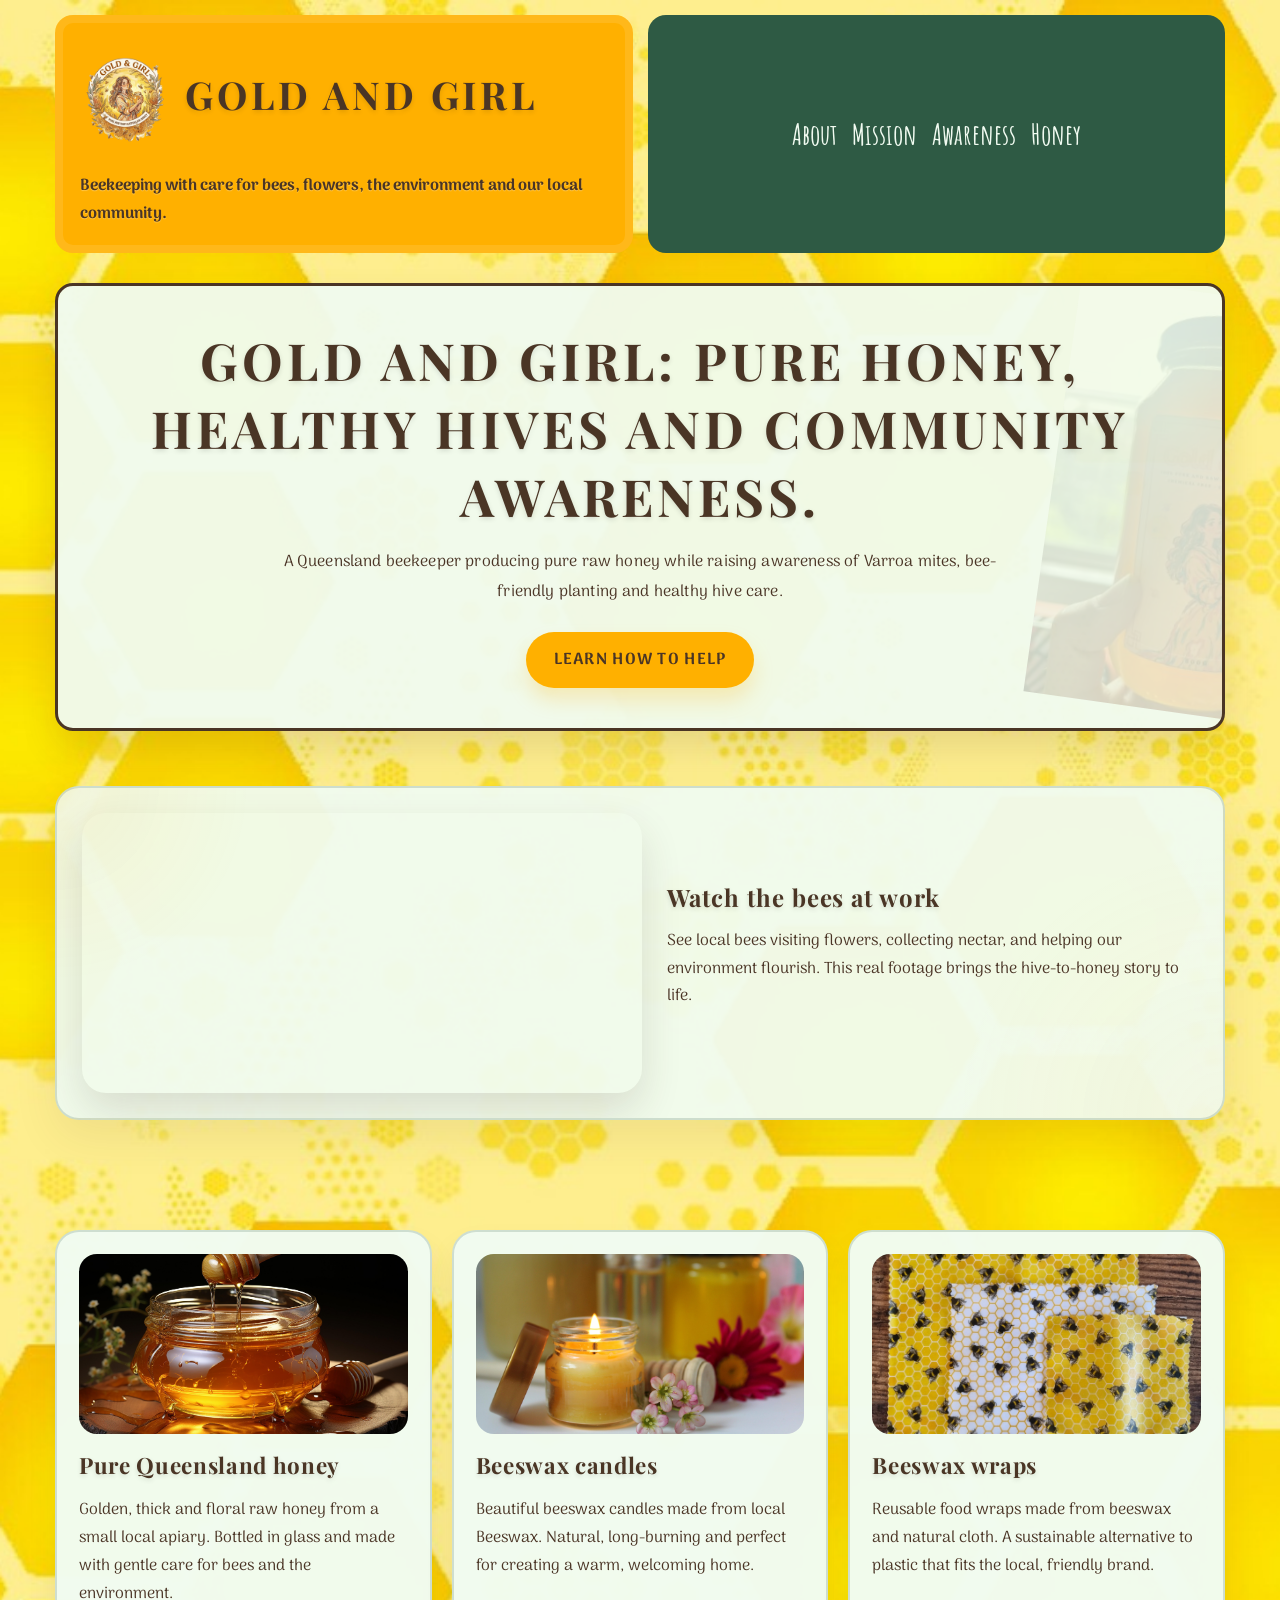
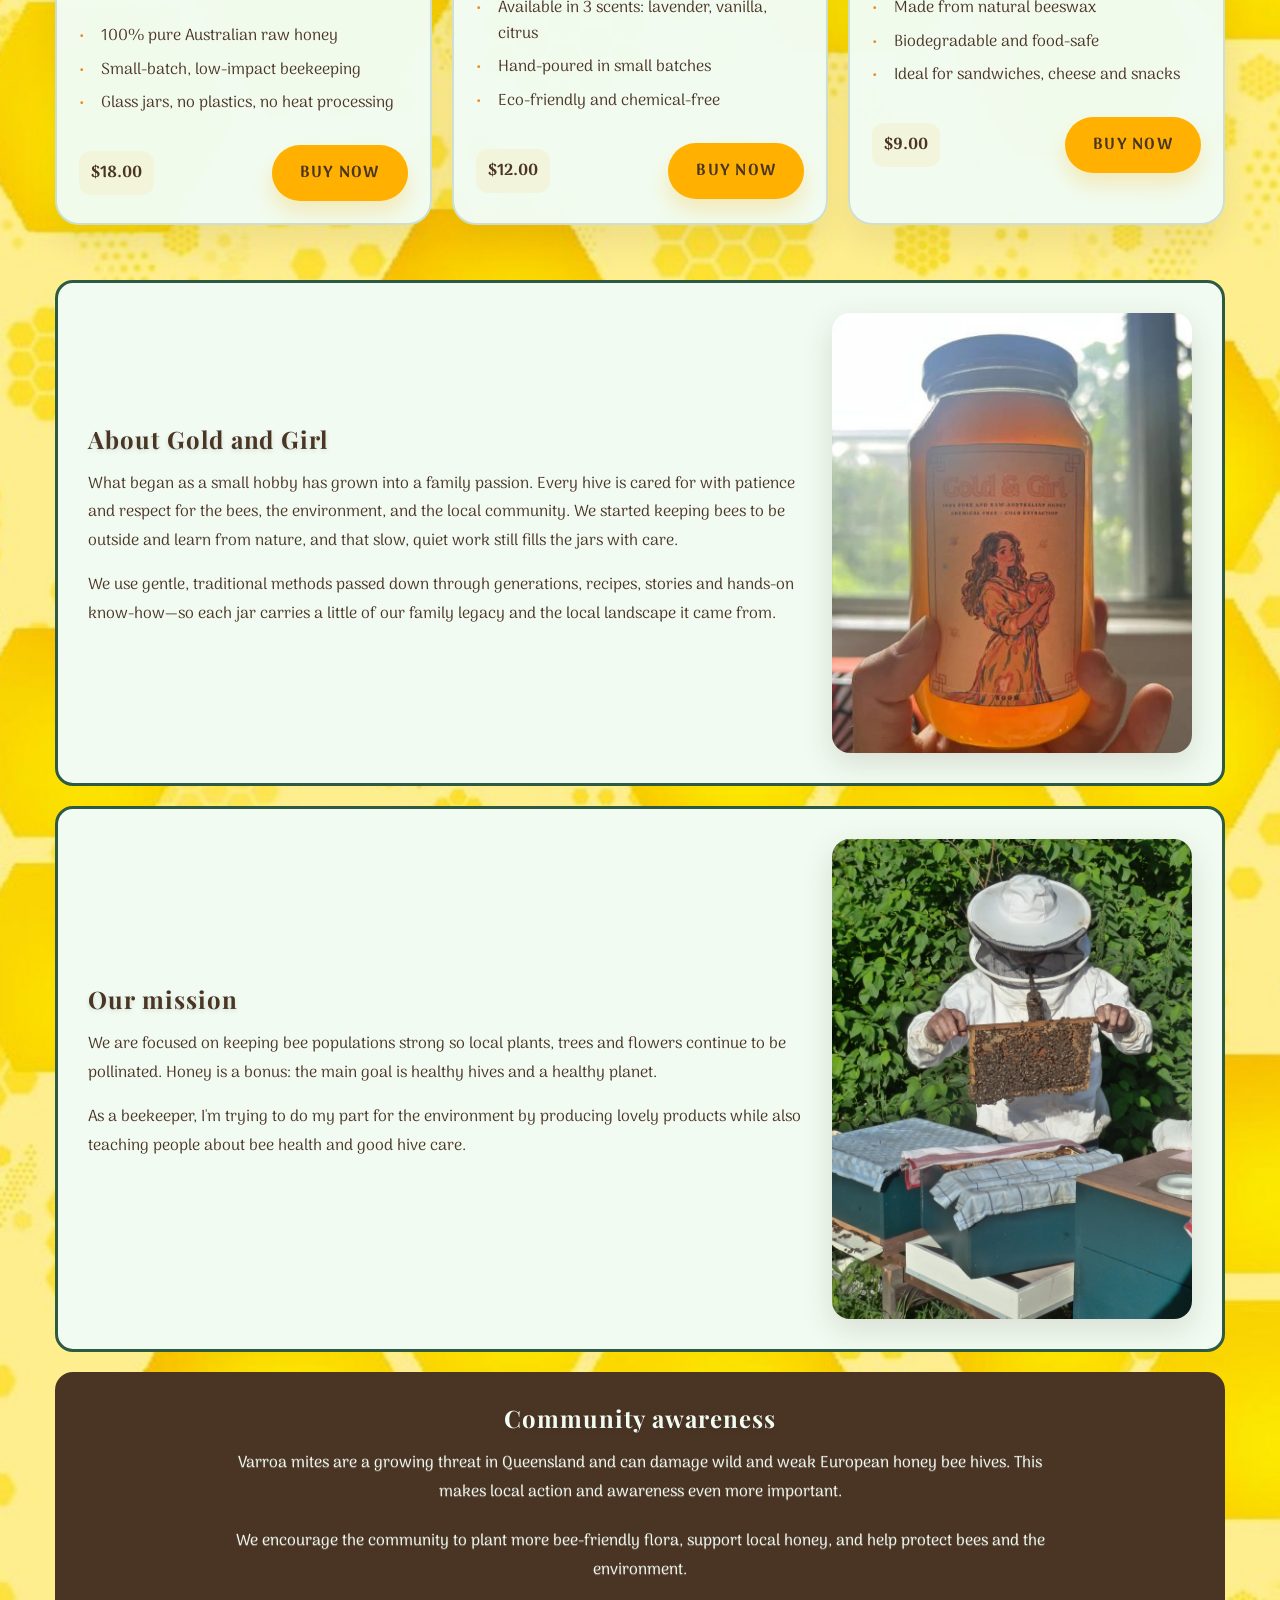
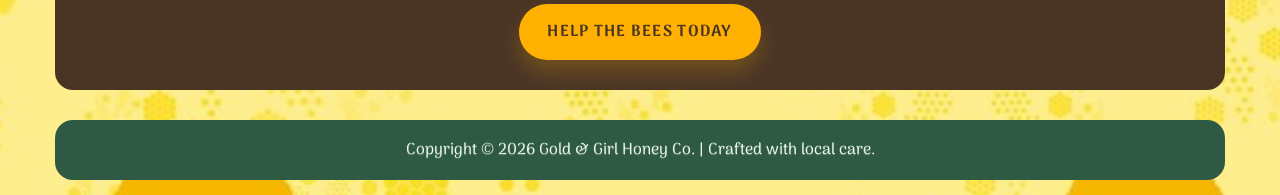
==== index.html @ e7a0ef42 "Move files to the root folder" ====
<!DOCTYPE html><!-- This is the very first line of the file. It tells the browser that the file is an HTML page. -->
<html lang="en">
<!-- The <html> tag wraps the whole webpage. lang="en" means the page is written in English. -->
<head>
    <!-- The <head> section contains information about the page, not the visible content. -->
    <meta charset="UTF-8">
    <!-- This line tells the browser what character set to use so letters and symbols appear correctly. -->
    <meta name="viewport" content="width=device-width, initial-scale=1.0">
    <!-- This makes the page scale nicely on phones and tablets by setting the width correctly. -->
    <title>Gold and Girl</title>
    <!-- The page title shows in the browser tab and in bookmarks. -->
    <link rel="stylesheet" href="style.css">
    <!-- This line links the page to the CSS file that controls how the page looks. -->
</head>
<body>
    <!-- The <body> section contains everything that the visitor sees on the page. -->

    <!-- Header Section -->
    <!-- This is the top section of the page with the logo, name, and navigation menu. -->
    <header class="main-header">
        <!-- The header container groups the top content together. -->
        <div class="header-title">
            <!-- This block holds the logo and the title text. -->
            <div class="logo-heading">
                <!-- This block is the row with the logo image and the brand name. -->
                <img src="images/GoldNGirlLOGO.png" alt="Gold and Girl logo" class="logo">
                <!-- The logo image. src points to the file, alt provides text if the image cannot load. -->
                <h1>Gold and Girl</h1>
                <!-- The main heading of the page, shown large at the top. -->
            </div>
            <p>Beekeeping with care for bees, flowers, the environment and our local community.</p>
            <!-- A short sentence that describes what the business is about. -->
        </div>
        <nav class="header-links">
            <!-- The navigation menu lets visitors jump to sections of the page. -->
            <a href="#about">About</a>
            <!-- This link goes to the About section. -->
            <a href="#mission">Mission</a>
            <!-- This link goes to the Mission section. -->
            <a href="#awareness">Awareness</a>
            <!-- This link goes to the Awareness section. -->
            <a href="#products">Honey</a>
            <!-- This link goes to the products section at the bottom. -->
        </nav>
    </header>

    <!-- Hero Section -->
    <!-- The hero section is a featured area near the top with a big message and a call-to-action. -->
    <section class="hero-section">
        <div>
            <!-- This wrapper keeps the hero text centered and styled together. -->
            <h2>Gold and Girl: Pure Honey, Healthy Hives and Community Awareness.</h2>
            <!-- A strong heading that tells visitors what the site is about. -->
            <p>A Queensland beekeeper producing pure raw honey while raising awareness of Varroa mites, bee-friendly planting and healthy hive care.</p>
            <!-- A paragraph that expands on the business mission in a friendly way. -->
            <a class="btn" href="#awareness">Learn how to help</a>
            <!-- A button styled link that takes the visitor to the awareness section. -->
        </div>
    </section>

    <!-- Video Section -->
    <!-- This section includes a short real video showing bees in action. -->
    <section class="bee-flight-section">
        <div class="bee-flight-card">
            <!-- This card groups the video with its text. -->
            <video class="product-video" autoplay loop muted playsinline>
                <!-- The video element shows a moving picture. autoplay starts it automatically, loop repeats it, muted silences it, and playsinline keeps it inside the page. -->
                <source src="images/EuropeanBeesOnFLOWER.mp4" type="video/mp4">
                <!-- This line tells the browser where the video file is and what type it is. -->
            </video>
            <div class="bee-flight-text">
                <!-- This sidebar holds the text that explains the video. -->
                <h2>Watch the bees at work</h2>
                <!-- A heading for the video section. -->
                <p>See local bees visiting flowers, collecting nectar, and helping our environment flourish. This real footage brings the hive-to-honey story to life.</p>
                <!-- A sentence explaining why visitors should watch the video. -->
            </div>
        </div>
    </section>

    <!-- Product Showcase -->
    <!-- This section shows the products available for sale. -->
    <section id="products" class="product-showcase">
        <div class="product-grid">
            <!-- The grid arranges the product cards nicely side by side. -->
            <article class="product-item">
                <!-- Each product item is one card with an image, title, description, and buttons. -->
                <img src="images/JarOfHoney.jpg" alt="Jar of pure Queensland honey" class="product-item-img">
                <!-- The image of the product. -->
                <h3>Pure Queensland honey</h3>
                <!-- The product title. -->
                <p>Golden, thick and floral raw honey from a small local apiary. Bottled in glass and made with gentle care for bees and the environment.</p>
                <!-- A short product description. -->
                <ul>
                    <!-- A list of product benefits or features. -->
                    <li>100% pure Australian raw honey</li>
                    <li>Small-batch, low-impact beekeeping</li>
                    <li>Glass jars, no plastics, no heat processing</li>
                </ul>
                <!-- A small note reminding you to swap in a real image later. -->
                <div class="product-action">
                    <!-- The action row contains the price and the buy button. -->
                    <span class="price">$18.00</span>
                    <!-- The displayed price of this product. -->
                    <a class="btn" href="#">Buy now</a>
                    <!-- A Buy button that can be wired up later to actually buy something. -->
                </div>
            </article>

            <article class="product-item">
                <img src="images/BeeswaxCandle.jpg" alt="Honey wax candles" class="product-item-img">
                <!-- The image for the candles product. -->
                <h3>Beeswax candles</h3>
                <!-- The product title for the candles. -->
                <p>Beautiful beeswax candles made from local Beeswax. Natural, long-burning and perfect for creating a warm, welcoming home.</p>
                <!-- The product description for the candles. -->
                <ul>
                    <li>Available in 3 scents: lavender, vanilla, citrus</li>
                    <li>Hand-poured in small batches</li>
                    <li>Eco-friendly and chemical-free</li>
                </ul>
                <div class="product-action">
                    <span class="price">$12.00</span>
                    <a class="btn" href="#">Buy now</a>
                </div>
            </article>

            <article class="product-item">
                <img src="images/HoneyWaxWraps.jpg" alt="Honey wax wraps" class="product-item-img">
                <!-- The image for the wraps product. -->
                <h3>Beeswax wraps</h3>
                <!-- The product title for the wraps. -->
                <p>Reusable food wraps made from beeswax and natural cloth. A sustainable alternative to plastic that fits the local, friendly brand.</p>
                <!-- The product description for wraps. -->
                <ul>
                    <li>Made from natural beeswax</li>
                    <li>Biodegradable and food-safe</li>
                    <li>Ideal for sandwiches, cheese and snacks</li>
                </ul>

                <div class="product-action">
                    <span class="price">$9.00</span>
                    <a class="btn" href="#">Buy now</a>
                </div>
            </article>
        </div>
    </section>

    <!-- Main Content Area -->
    <!-- This area contains longer text sections that tell the story of the business. -->
    <main>
        <section id="about" class="content-about">
            <!-- The About section explains the business background. -->
            <div class="about-text">
                <h2>About Gold and Girl</h2>
                <!-- The heading for the About section. -->
                <p>What began as a small hobby has grown into a family passion. Every hive is cared for with patience and respect for the bees, the environment, and the local community. We started keeping bees to be outside and learn from nature, and that slow, quiet work still fills the jars with care.</p>
                <!-- A paragraph explaining the story behind the business. -->
                <p>We use gentle, traditional methods passed down through generations, recipes, stories and hands-on know-how—so each jar carries a little of our family legacy and the local landscape it came from.</p>
                <!-- A second paragraph giving more detail about the family tradition. -->
            </div>
            <img src="images/GoldAndGirlHoneyPic.jpg" alt="Gold and Girl Honey Jar" class="product-img">
            <!-- An image next to the About text for visual interest. -->
        </section>

        <section id="mission" class="content-about">
            <!-- The Mission section shares the goals of the business. -->
            <div class="about-text">
                <h2>Our mission</h2>
                <p>We are focused on keeping bee populations strong so local plants, trees and flowers continue to be pollinated. Honey is a bonus: the main goal is healthy hives and a healthy planet.</p>
                <!-- A paragraph about the business mission. -->
                <p>As a beekeeper, I'm trying to do my part for the environment by producing lovely products while also teaching people about bee health and good hive care.</p>
                <!-- A second paragraph explaining the values behind the work. -->
            </div>
            <img src="images/BeekeeperMission.jpg" alt="Bee hive and honey jar" class="product-img">
            <!-- A supporting image for the mission section. -->
        </section>

        <section id="awareness" class="content-cta">
            <!-- The Awareness section encourages visitors to help bees. -->
            <div>
                <h2>Community awareness</h2>
                <p>Varroa mites are a growing threat in Queensland and can damage wild and weak European honey bee hives. This makes local action and awareness even more important.</p>
                <!-- A paragraph about an important bee health issue. -->
                <p>We encourage the community to plant more bee-friendly flora, support local honey, and help protect bees and the environment.</p>
                <!-- A paragraph asking people to take action. -->
                <a class="btn" href="#about">Help the bees today</a>
                <!-- A button linking back to the About section for more information. -->
            </div>
        </section>
    </main>

    <footer class="main-footer">
        <!-- The footer appears at the very bottom of the page. -->
        <p>Copyright © 2026 Gold & Girl Honey Co. | Crafted with local care.</p>
        <!-- This text shows the copyright notice. -->
    </footer>

    <script>
        // The script below runs small interactive behavior on the page.
        document.querySelectorAll('.product-action .btn').forEach(function(btn) {
            // Find every Buy button and attach the same action to each.
            btn.addEventListener('click', function(event) {
                // When a button is clicked, run this code.
                event.preventDefault();
                // Stop the link from jumping or reloading the page.
                alert('Bought! Thank you for supporting local bees.');
                // Show a simple popup message to the visitor.
            });
        });
    </script>

</body>
</html>
---- style.css ----
/* ========================================================================== */
/* 1. GOOGLE FONTS IMPORT                                                     */
/* ========================================================================== */
/* This line loads custom fonts from Google so the page text looks nicer. */
@import url('https://fonts.googleapis.com/css2?family=Amatic+SC:wght@700&family=Arima:wght@400;700&family=Playfair+Display:wght@600;700&display=swap');

/* ========================================================================== */
/* 2. BRAND COLOR VARIABLES                                                   */
/* ========================================================================== */
/* The :root selector is the top-level element that holds variables we can reuse. */
:root {
    /* These are named colors that we can use throughout t  he stylesheet. */
    --amber-flame: #FFB000;    /* A warm gold color for buttons and highlights. */
    --carrot-orange: #EA8D22;  /* A stronger orange used for hover and bright accents. */
    --deep-walnut: #4A3525;    /* A dark brown color for text and headings. */
    --mint-cream: #F1FBF1;     /* A soft pale background color for the page. */
    --hunter-green: #2E5A44;   /* A rich green for links and footer background. */
}

/* ========================================================================== */
/* 3. GLOBAL RESET & BASE STYLES                                              */
/* ========================================================================== */
/* This block sets simple base rules for all elements so layout is predictable. */
* {
    box-sizing: border-box; /* Make width and height include padding and border. */
    margin: 0;              /* Remove default browser margins around every element. */
    padding: 0;             /* Remove default browser padding from every element. */
}

html, body {
    min-height: 100%;      /* Ensure the page can grow at least to full screen height. */
}

body {
    font-family: 'Arima', 'Segoe UI', system-ui, sans-serif; /* Set the default text font for the page with strong fallbacks. */
    background-color: var(--mint-cream);        /* Use the soft background color from variables. */
    color: var(--deep-walnut);                  /* Use the dark brown color for normal text. */
    padding: 15px;                              /* Add some space around the page edges. */
    max-width: 1200px;                          /* Keep the page from becoming too wide. */
    margin: 0 auto;                             /* Center the page horizontally in the browser. */
    background-image: url('images/HexagonBackgroundPattern.jpg'); /* Add a decorative background image. */
    background-size: cover;                     /* Make the background image cover the full area. */
    background-position: center;                /* Center the background image. */
    background-repeat: no-repeat;               /* Do not repeat the background image. */
}

img {
    max-width: 100%;    /* Prevent image width from overflowing its container. */
    height: auto;       /* Keep image proportions correct when resized. */
    display: block;     /* Remove default inline spacing below images. */
}

button, .btn {
    font-family: 'Arima', system-ui, sans-serif; /* Use the same font for buttons and links styled as buttons. */
}

/* ========================================================================== */
/* 4. TYPOGRAPHY RULES                                                        */
/* ========================================================================== */
/* These rules control how headings and text appear on the page. */
h1, h2, h3, h4, h5, h6 {
    font-family: 'Playfair Display', Georgia, serif; /* Use a serif font for headings. */
    font-optical-sizing: auto;                       /* Let the browser choose the best font shape. */
    font-weight: 700;                               /* Make headings bold. */
    letter-spacing: 0.03em;                         /* Add a little space between letters. */
    text-shadow: 0 2px 5px rgba(0, 0, 0, 0.12);      /* Add a soft shadow for a lifted look. */
}

h1 {
    font-size: clamp(2.4rem, 4vw, 4rem); /* Make the main heading responsive to screen size. */
    line-height: 1.03;                    /* Control the spacing between lines in the heading. */
}

h2 {
    letter-spacing: 0.04em; /* Slightly more space between letters for section headings. */
}

p, span, li, a {
    font-family: 'Arima', system-ui, sans-serif; /* Use the body font for normal text and links. */
    line-height: 1.75;                            /* Increase line spacing for readability. */
}

p, li {
    text-shadow: 0 1px 1px rgba(255, 255, 255, 0.3); /* Light shadow to soften dark text on bright backgrounds. */
}

/* ========================================================================== */
/* 5. WIREFRAME LAYOUT STYLES                                                 */
/* ========================================================================== */

.main-header {
    display: flex;      /* Use flexible layout to place header items side by side. */
    flex-wrap: wrap;    /* Allow items to wrap onto a new line on smaller screens. */
    gap: 15px;          /* Add space between header items. */
    margin-bottom: 30px;/* Add space below the header. */
}

.header-title {
    flex: 1 1 320px;    /* Allow the title area to grow and shrink with the screen. */
    background-color: var(--amber-flame); /* Use the warm gold background color. */
    color: var(--deep-walnut);             /* Dark text on the golden background. */
    padding: 25px;                        /* Add internal spacing inside the box. */
    text-align: left;                     /* Align text to the left edge. */
    border-radius: 18px;                  /* Round the corners of the box. */
    box-shadow: inset 0 0 0 8px rgba(255, 255, 255, 0.1); /* Add a subtle inner outline. */
    display: flex;                        /* Use a vertical flex layout inside the title box. */
    flex-direction: column;               /* Stack the logo and text vertically. */
    gap: 12px;                            /* Add space between items in the box. */
}

.logo-heading {
    display: flex;      /* Place logo image and title side by side. */
    align-items: center;/* Center items vertically within the row. */
    gap: 15px;          /* Add space between the logo and the title. */
    flex-wrap: nowrap;  /* Keep the logo and title on the same line if possible. */
}

.header-title h1 {
    font-size: clamp(1.7rem, 3vw, 2.6rem); /* Make the heading resize on smaller screens. */
    margin: 0;                             /* Remove default spacing around the heading. */
    text-transform: uppercase;             /* Make the heading text all uppercase. */
    letter-spacing: 0.1em;                 /* Add extra spacing between letters. */
    white-space: nowrap;                   /* Prevent the heading from wrapping to a new line. */
}

.logo {
    display: block;       /* Make the logo behave like a block-level item. */
    max-width: 90px;      /* Keep the logo from growing too large. */
    margin: 0;            /* Remove any default margins. */
    flex-shrink: 0;       /* Prevent the logo from shrinking smaller than its size. */
}

.header-title p {
    margin-top: 10px;     /* Add space above the description text. */
    font-size: 1rem;      /* Use a normal readable size for the paragraph. */
    font-weight: 700;     /* Make the description text slightly bolder. */
}

.header-links {
    flex: 1 1 320px;      /* Allow the navigation box to grow and shrink too. */
    background-color: var(--hunter-green); /* Use the dark green background. */
    display: flex;        /* Use flex layout for the links. */
    justify-content: center; /* Center the links horizontally. */
    align-items: center;  /* Center the links vertically. */
    gap: 15px;            /* Add space between each link. */
    padding: 25px;        /* Add padding inside the navigation box. */
    border-radius: 18px;  /* Round the corners of the navigation box. */
}

.header-links a {
    font-family: 'Amatic SC', 'Segoe UI', system-ui, sans-serif; /* Use a handwritten-style font for the links with fallbacks. */
    font-size: 1.8rem;                    /* Make the navigation links larger. */
    font-weight: 700;                     /* Make the links bold. */
    color: var(--mint-cream);             /* Use pale text on the dark green background. */
    text-decoration: none;                /* Remove the underline from the links. */
    transition: color 0.2s ease;          /* Smoothly change the color on hover. */
}

.header-links a:hover {
    color: var(--carrot-orange); /* Change link color when the mouse moves over it. */
}

.hero-section {
    position: relative;                     /* Allow layered decorations inside this section. */
    overflow: hidden;                       /* Hide anything that spills outside the section edges. */
    background-color: rgba(241, 251, 241, 0.95); /* Light panel color for the hero area. */
    color: var(--deep-walnut);              /* Dark text color inside the hero area. */
    min-height: 260px;                      /* Give the hero section a minimum height. */
    display: flex;                          /* Use flex layout to center its content. */
    justify-content: center;                /* Center content horizontally. */
    align-items: center;                    /* Center content vertically. */
    text-align: center;                     /* Center the text inside. */
    padding: 40px 30px;                     /* Add padding inside the hero area. */
    border-radius: 18px;                    /* Round the corners of the hero section. */
    border: 3px solid var(--deep-walnut);   /* Add a dark border around the hero section. */
    box-shadow: 0 18px 36px rgba(74, 53, 37, 0.12); /* Add a soft shadow for depth. */
    margin-bottom: 30px;                    /* Add space below the hero section. */
}

.hero-section::before {
    content: '';
    /* This adds a decorative image behind the hero content. */
    position: absolute;
    right: -18%;
    top: 50%;
    width: 420px;
    height: 420px;
    transform: translateY(-50%) rotate(8deg);
    background: url('images/GoldAndGirlHoneyPic.jpg') center/contain no-repeat;
    opacity: 0.18;                           /* Make it very subtle. */
    filter: blur(0.7px);                     /* Slightly blur the decoration. */
    pointer-events: none;                    /* Prevent the decoration from catching mouse clicks. */
}

.hero-section > div {
    position: relative; /* Keep the hero text above the decorative background. */
    z-index: 1;         /* Ensure the text stays in front. */
}

.hero-section h2 {
    font-size: clamp(2.4rem, 4vw, 3.8rem); /* Make the hero headline scale with screen width. */
    margin-bottom: 18px;                  /* Add space below the headline. */
    text-transform: uppercase;            /* Make the headline all uppercase letters. */
    letter-spacing: 0.08em;               /* Slightly space out the letters. */
}

.hero-section p {
    max-width: 760px;     /* Limit the line length for easier reading. */
    margin: 0 auto 25px;  /* Center the paragraph and add space below it. */
    line-height: 1.85;    /* Make the text lines more readable. */
    letter-spacing: 0.01em;
}

.bee-flight-section,
.product-showcase {
    padding: 25px 0;      /* Add vertical space above and below these sections. */
    margin-bottom: 30px;  /* Add extra space below each section. */
}

.bee-flight-card,
.product-card {
    display: flex;        /* Use flex layout to position inner elements. */
    flex-wrap: wrap;      /* Allow content to wrap on narrow screens. */
    gap: 25px;            /* Add space between the card contents. */
    align-items: center;  /* Align content vertically within the card. */
    background-color: rgba(241, 251, 241, 0.95); /* Light card background. */
    border: 2px solid rgba(46, 90, 68, 0.18);    /* Soft border around the card. */
    border-radius: 24px;
    box-shadow: 0 18px 45px rgba(74, 53, 37, 0.08); /* Light shadow for depth. */
    padding: 25px;
    overflow: hidden;     /* Hide overflow from child elements. */
    position: relative;   /* Allow absolute-positioned decorations inside. */
    background-image: radial-gradient(circle at top left, rgba(255, 176, 0, 0.08), transparent 16%),
        radial-gradient(circle at bottom right, rgba(255, 212, 134, 0.08), transparent 22%);
    /* Very subtle gradient decoration in the card background. */
}

.bee-flight-card > * {
    position: relative;   /* Keep child items above any decorative background. */
    z-index: 1;           /* Ensure the text and video show in front. */
}

.product-card::before {
    content: '';
    position: absolute;
    right: -10px;
    bottom: -10px;
    width: 260px;
    height: 260px;
    background: url('images/GoldAndGirlHoneyPic.jpg') center/contain no-repeat;
    opacity: 0.12;
    transform: rotate(10deg);
    pointer-events: none;
    /* Decorative background image for product cards. */
}

.product-card > * {
    position: relative; /* Keep the card content above the decoration. */
    z-index: 1;
}

.product-grid {
    display: grid;                 /* Use a grid layout for the products. */
    grid-template-columns: repeat(3, minmax(240px, 1fr)); /* Three columns that shrink but never get smaller than 240px. */
    gap: 20px;                     /* Add space between product cards. */
    margin-top: 30px;              /* Add space above the product grid. */
}

.product-item {
    background-color: rgba(241, 251, 241, 0.98); /* Light background for the product card. */
    border: 2px solid rgba(46, 90, 68, 0.18);    /* Soft green border. */
    border-radius: 24px;                      /* Round the card corners. */
    padding: 22px;                            /* Add space inside the card. */
    box-shadow: 0 18px 30px rgba(74, 53, 37, 0.08); /* Soft drop shadow. */
    display: flex;                            /* Use flex so the card can stack content vertically. */
    flex-direction: column;                   /* Stack child elements top to bottom. */
    gap: 16px;                                /* Add space between child elements. */
}

.product-item-img {
    width: 100%;      /* Make the image fill the card width. */
    height: 180px;    /* Fix the image height so cards line up nicely. */
    object-fit: cover;/* Crop the image to fill the box without stretching. */
    border-radius: 18px; /* Round the image corners. */
}

.product-item h3 {
    margin: 0;        /* Remove default heading margin. */
    font-size: 1.4rem; /* Make the product title a little larger. */
}

.product-item ul {
    list-style: none; /* Remove default bullet styling from the list. */
    padding: 0;
    margin: 0;
    display: grid;    /* Use a grid so list items stack cleanly with gaps. */
    gap: 8px;         /* Add space between list items. */
}

.product-item li {
    position: relative; /* Allow a custom bullet to be positioned. */
    padding-left: 22px; /* Make room for the custom bullet. */
    line-height: 1.6;   /* Increase line spacing for readability. */
}

.product-item li::before {
    content: '•';         /* Add a custom bullet character before each item. */
    position: absolute;   /* Position it absolutely inside the list item. */
    left: 0;              /* Place it at the left edge. */
    color: var(--carrot-orange); /* Use the accent orange for the bullet. */
}

.product-note {
    margin-top: auto;      /* Push this note to the bottom of the card if space allows. */
    color: var(--deep-walnut);
    opacity: 0.8;          /* Make the note a little lighter than regular text. */
    font-size: 0.95rem;    /* Slightly smaller text for the note. */
}

.product-action {
    display: flex;         /* Arrange the price and button in a row. */
    align-items: center;   /* Align the price and button vertically. */
    justify-content: space-between; /* Put them at opposite ends of the row. */
    gap: 12px;             /* Add space between the price and button. */
    margin-top: 12px;      /* Add space above this action row. */
}

.price {
    font-weight: 700;      /* Make the price bold. */
    color: var(--deep-walnut); /* Use dark color for readability. */
    background: rgba(255, 176, 0, 0.08); /* Add a soft gold background. */
    padding: 8px 12px;     /* Give the price some padding. */
    border-radius: 12px;   /* Round the edges of the price badge. */
}

@media (max-width: 920px) {
    .product-grid {
        grid-template-columns: 1fr; /* On smaller screens, stack product cards vertically. */
    }
}

.bee-flight-text,
.product-copy {
    flex: 1; /* Allow text blocks to take up available space inside their containers. */
}

.bee-flight-text h2,
.product-copy h2 {
    margin-bottom: 15px; /* Add space below section headings. */
}

.bee-flight-text p,
.product-copy p {
    margin-bottom: 15px; /* Add space below paragraphs. */
    line-height: 1.7;    /* Make paragraph text easier to read. */
}

.product-card {
    flex-wrap: wrap; /* Allow product card content to wrap on narrow screens. */
}

.jar-img {
    width: min(100%, 400px); /* Limit jar image width to 400px but allow it to shrink. */
    border-radius: 24px;
    box-shadow: 0 15px 40px rgba(74, 53, 37, 0.14); /* Add a soft shadow to the jar image. */
}

.product-copy ul {
    list-style: none; /* Remove default bullet points from this list too. */
    padding: 0;
    margin: 0 0 18px;
    display: grid;
    gap: 10px;
}

.product-copy li {
    position: relative;
    padding-left: 24px; /* Add room for the custom bullet. */
    line-height: 1.7;
}

.product-copy li::before {
    content: '•';
    position: absolute;
    left: 0;
    color: var(--carrot-orange); /* Use the same orange bullet style. */
}

.btn {
    display: inline-block; /* Make the button behave like text but with block properties. */
    padding: 14px 28px;    /* Add space inside the button. */
    border-radius: 999px;  /* Make the button pill-shaped. */
    background-color: var(--amber-flame); /* Use the warm gold color for buttons. */
    color: var(--deep-walnut);            /* Dark text on the button. */
    text-decoration: none; /* Remove the underline from link buttons. */
    font-weight: 700;      /* Make button text bold. */
    letter-spacing: 0.08em;/* Add space between letters in button text. */
    text-transform: uppercase; /* Make button text uppercase. */
    box-shadow: 0 12px 20px rgba(255, 176, 0, 0.22); /* Soft glow around the button. */
    transition: transform 0.2s ease, background-color 0.2s ease, box-shadow 0.2s ease;
    /* Smooth transition for hover effects. */
}

.btn:hover {
    transform: translateY(-2px); /* Slightly lift the button when hovered. */
    background-color: var(--carrot-orange); /* Darken the button on hover. */
}

.btn-light {
    background-color: var(--mint-cream); /* A lighter button style with a pale background. */
    color: var(--deep-walnut);           /* Dark text for contrast. */
}

main {
    display: flex;        /* Use flex layout to stack the main content sections. */
    flex-direction: column;/* Stack sections vertically. */
    gap: 20px;            /* Add space between main sections. */
}

.content-about,
.content-cta {
    padding: 30px;        /* Add padding inside these content sections. */
    border-radius: 18px;  /* Round the corners of the sections. */
}

.content-about {
    background-color: var(--mint-cream); /* Use a pale background for these text sections. */
    border: 3px solid var(--hunter-green); /* Add a green border around the section. */
    color: var(--deep-walnut);            /* Use dark text. */
    display: grid;                        /* Use grid layout to place text and images side by side. */
    grid-template-columns: minmax(0, 1fr) minmax(240px, 360px); /* Two columns: text and image. */
    gap: 25px;                            /* Add space between the columns. */
    align-items: center;                  /* Align content vertically in the center. */
}

.content-about .about-text {
    text-align: left; /* Keep the about text aligned to the left side. */
}

.content-about h2 {
    margin-bottom: 15px; /* Add space under each section heading. */
}

.content-about p {
    margin-bottom: 15px; /* Add space below paragraphs. */
    line-height: 1.8;    /* Make paragraphs easier to read. */
}

.product-img {
    width: 100%;        /* Make the section image fill its column width. */
    border-radius: 18px; /* Round the image corners. */
    box-shadow: 0 10px 30px rgba(74, 53, 37, 0.15); /* Add a soft shadow around the image. */
}

.content-cta {
    background-color: var(--deep-walnut); /* Use a dark background for the call-to-action section. */
    color: var(--mint-cream);             /* Use pale text on the dark background. */
    text-align: center;                   /* Center the content inside. */
}

.content-cta h2 {
    margin-bottom: 15px; /* Add space under the call-to-action heading. */
}

.content-cta p {
    margin-bottom: 20px; /* Add space below call-to-action paragraphs. */
    max-width: 820px;    /* Limit line length for readability. */
    margin-left: auto;   /* Center the paragraph block. */
    margin-right: auto;  /* Center the paragraph block. */
    line-height: 1.8;
}

.product-video {
    width: min(100%, 560px); /* Make the video responsive up to 560px wide. */
    border-radius: 24px;     /* Round the video corners. */
    box-shadow: 0 18px 40px rgba(74, 53, 37, 0.14); /* Add a soft shadow under the video. */
}

@media (max-width: 920px) {
    .product-grid {
        grid-template-columns: 1fr; /* Stack products vertically on narrower screens. */
    }
    .bee-flight-card,
    .product-card {
        flex-direction: column; /* Stack card contents vertically on smaller screens. */
    }
}

.main-footer {
    background-color: var(--hunter-green); /* Use the dark footer background color. */
    color: var(--mint-cream);             /* Make footer text light. */
    min-height: 60px;                     /* Give the footer a minimum height. */
    display: flex;                        /* Use flex layout to center content. */
    justify-content: center;              /* Center the footer text horizontally. */
    align-items: center;                  /* Center the footer text vertically. */
    padding: 15px;                        /* Add padding inside the footer. */
    border-radius: 18px;                  /* Round the footer corners too. */
    margin-top: 30px;                     /* Add space above the footer. */
}

@media (max-width: 900px) {
    .content-about {
        grid-template-columns: 1fr; /* Stack the content sections vertically on smaller screens. */
    }
    .bee-flight-card,
    .product-card {
        flex-direction: column;
    }
}
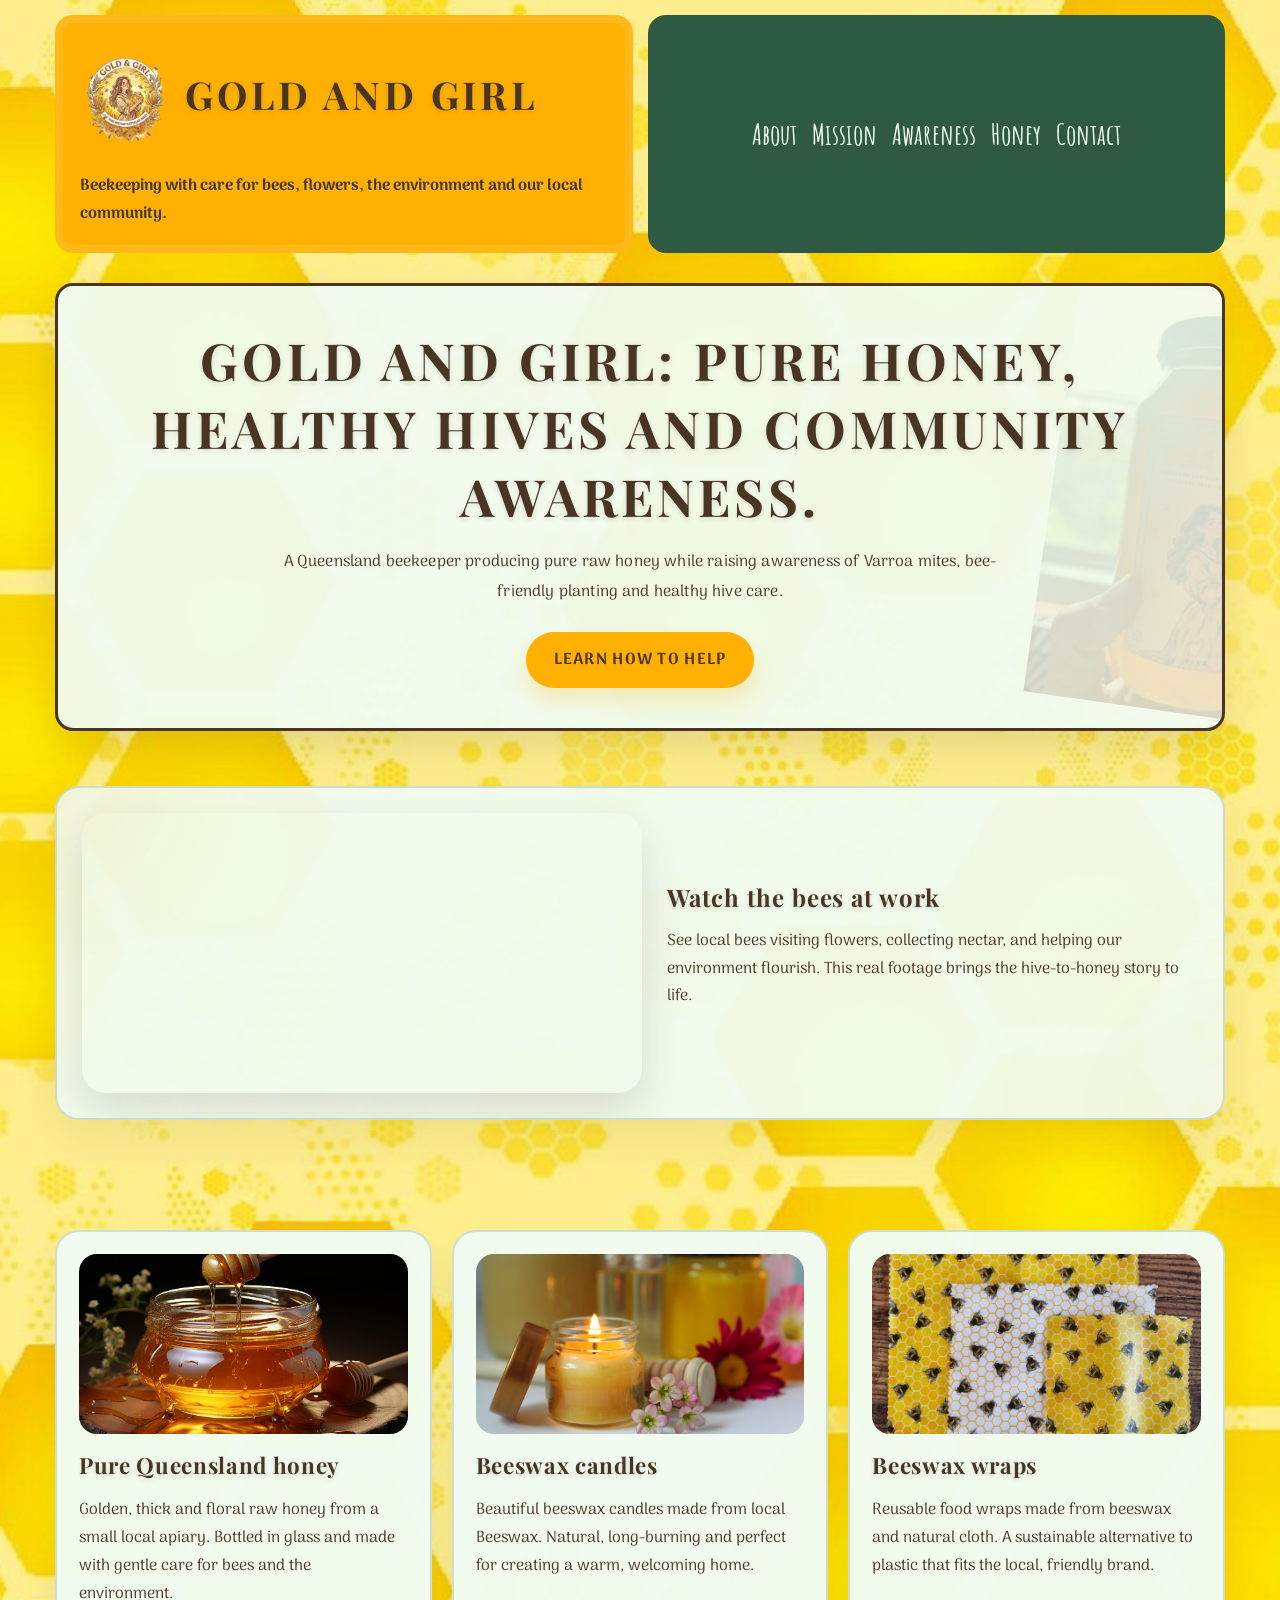
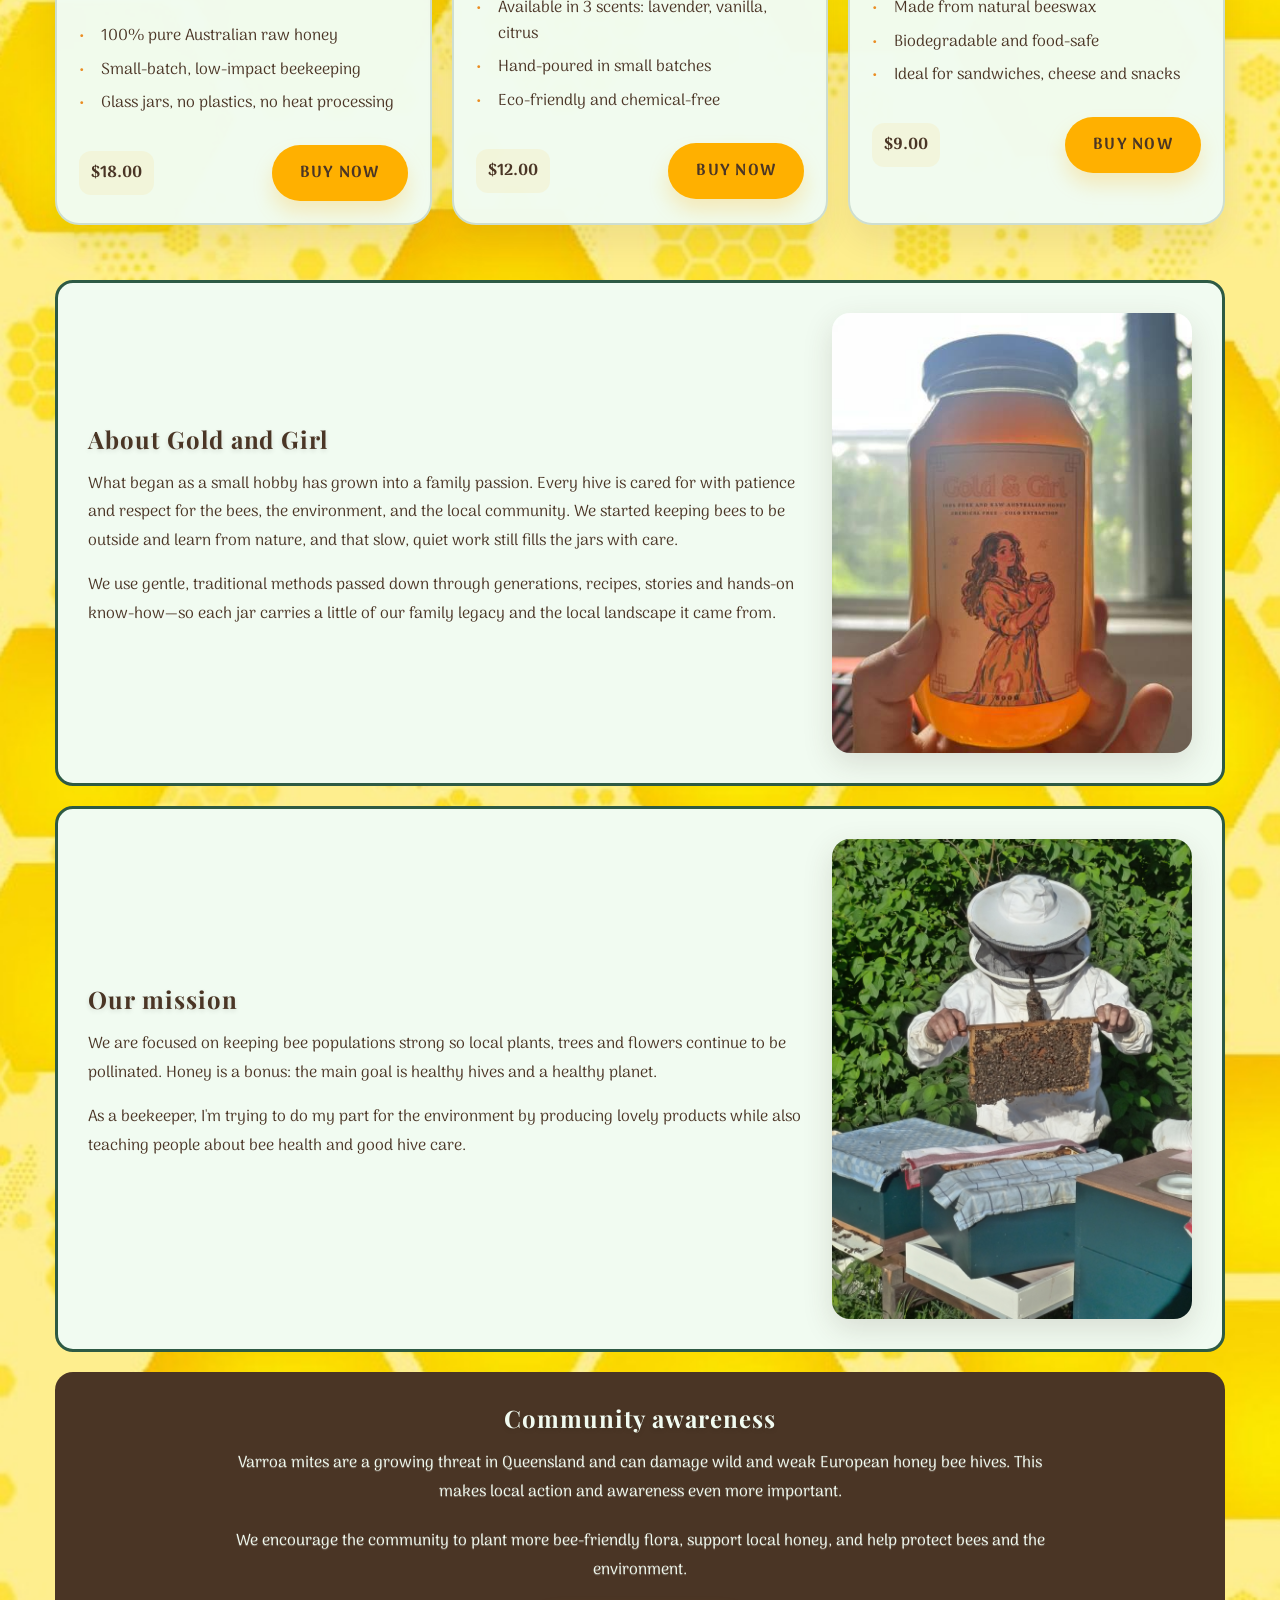
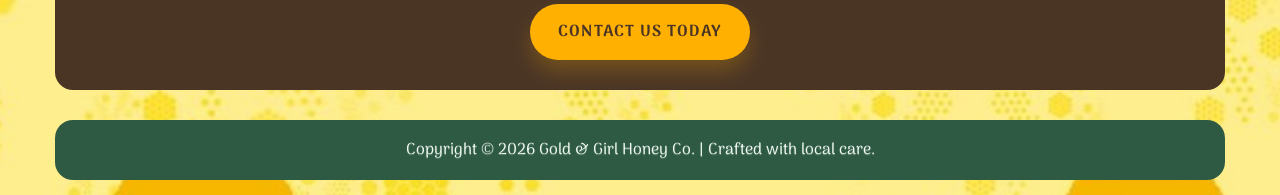
==== commit 27033f19: "Add contact page with form and social links Create a new contacts.html page featuring an enquiry for" ====
--- a/index.html
+++ b/index.html
@@ -41,6 +41,8 @@
             <!-- This link goes to the Awareness section. -->
             <a href="#products">Honey</a>
             <!-- This link goes to the products section at the bottom. -->
+            <a href="contacts.html">Contact</a>
+            <!-- This link opens the new contact page with the enquiry form. -->
         </nav>
     </header>
 
@@ -184,8 +186,8 @@
                 <!-- A paragraph about an important bee health issue. -->
                 <p>We encourage the community to plant more bee-friendly flora, support local honey, and help protect bees and the environment.</p>
                 <!-- A paragraph asking people to take action. -->
-                <a class="btn" href="#about">Help the bees today</a>
-                <!-- A button linking back to the About section for more information. -->
+                <a class="btn" href="contacts.html">Contact us today</a>
+                <!-- A button linking to the new contact page for enquiries. -->
             </div>
         </section>
     </main>
--- a/style.css
+++ b/style.css
@@ -476,15 +476,7 @@
     box-shadow: 0 18px 40px rgba(74, 53, 37, 0.14); /* Add a soft shadow under the video. */
 }
 
-@media (max-width: 920px) {
-    .product-grid {
-        grid-template-columns: 1fr; /* Stack products vertically on narrower screens. */
-    }
-    .bee-flight-card,
-    .product-card {
-        flex-direction: column; /* Stack card contents vertically on smaller screens. */
-    }
-}
+
 
 .main-footer {
     background-color: var(--hunter-green); /* Use the dark footer background color. */
@@ -498,12 +490,113 @@
     margin-top: 30px;                     /* Add space above the footer. */
 }
 
-@media (max-width: 900px) {
-    .content-about {
-        grid-template-columns: 1fr; /* Stack the content sections vertically on smaller screens. */
+.contact-page {
+    display: flex;        /* Use flex layout to arrange contact form and info side by side. */
+    flex-wrap: wrap;      /* Allow content to wrap on smaller screens. */
+    gap: 30px;            /* Add space between the two main sections. */
+    padding: 30px;        /* Add padding inside the contact page section. */
+    background-color: var(--mint-cream); /* Use a light background for the contact page. */
+    border-radius: 18px;  /* Round the corners of the contact page section. */
+    border: 3px solid var(--hunter-green); /* Add a green border around the contact page section. */
+}
+
+.contact-socials {
+    display: flex;        /* Use flex layout for social links. */
+    gap: 20px;            /* Add space between social icons. */
+    justify-content: center; /* Center the social links horizontally. */
+    margin-top: 20px;     /* Add space above the social links. */
+}
+
+.contact-hero{
+    background-color: var(--deep-walnut); /* Use a dark background for the contact hero section. */
+    color: var(--mint-cream);             /* Make text light on the dark background. */
+    text-align: center;                   /* Center the content inside. */
+    padding: 30px;                        /* Add padding inside the hero section. */
+    border-radius: 18px;                  /* Round the corners of the hero section. */
+}
+
+.contact-layout {
+    display: grid;        /* Use grid layout to arrange contact form and info side by side. */
+    grid-template-columns: minmax(250px, 320px) minmax(0, 1fr); /* Create two equal columns. */
+    gap: 20px;            /* Add space between the two main sections. */
+}
+
+.contact-card {
+    background-color: rgba(241, 251, 241, 0.95); /* Light card background for contact info. */
+    border: 2px solid rgba(46, 90, 68, 0.18);    /* Soft border around the card. */
+    border-radius: 24px;                      /* Round the corners of the card. */
+    box-shadow: 0 18px 45px rgba(74, 53, 37, 0.08); /* Light shadow for depth. */
+    padding: 25px;                            /* Add space inside the card. */
+    display: flex;                            /* Use flex layout to arrange content inside the card. */
+    flex-direction: column;                   /* Stack child elements vertically. */
+    gap: 16px;                                /* Add space between child elements. */
+}
+
+.contact-details h3 {
+    margin-bottom: 12px;        /* Remove default heading margin. */
+    font-size: 1.4rem; /* Make the contact detail title a little larger. */
+}
+
+.contact-details p {
+    margin-bottom: 16px;                  /* Remove default paragraph margin. */
+}
+
+.contact-details ul {
+    list-style: none; /* Remove default bullet styling from the list. */
+    padding: 0;
+    margin: 0;
+    display: grid;    /* Use a grid so list items stack cleanly with gaps. */
+    gap: 10px;         /* Add space between list items. */
+}
+
+.contact-form {
+    display: flex;        /* Use flex layout to arrange form fields vertically. */
+    flex-direction: column; /* Stack form fields on top of each other. */
+    gap: 16px;            /* Add space between form fields. */
+}
+
+.form-row{
+    display: flex;        /* Use flex layout to arrange label and input side by side. */
+    flex-direction: column; /* Stack label and input vertically on smaller screens. */
+    gap: 8px;             /* Add space between label and input. */
+}
+
+.form-row label {
+    font-weight: 700;     /* Make the label text bold. */
+    color: var(--deep-walnut); /* Use dark color for labels. */
+}
+
+.form-row input,
+.form-row textarea
+.form-row select {
+    padding: 12px 14px;        /* Add padding inside input fields. */
+    border-radius: 12px;   /* Round the corners of input fields. */
+    border: 1px solid rgba(46, 90, 68, 0.18); /* Soft border around input fields. */
+    font-family: 'Arima', system-ui, sans-serif; /* Use the same font for inputs. */
+    font-size: 1rem;      /* Set a readable font size for inputs. */
+    background-color: #fffdf8; /* Light background for input fields. */
+}
+
+.form-row textarea {
+    min-height: 120px;    /* Ensure the textarea is tall enough for multiple lines. */
+    resize: vertical;     /* Allow users to resize the textarea vertically only. */
+}
+
+.form-message.success {
+    color: var(--hunter-green); /* Use green color for success messages. */
+    font-weight: 700;           /* Make the success message bold. */
+}
+
+
+@media (max-width: 920px) {
+    .product-grid {
+        grid-template-columns: 1fr; /* Stack products vertically on narrower screens. */
     }
     .bee-flight-card,
     .product-card {
-        flex-direction: column;
+        flex-direction: column; /* Stack card contents vertically on smaller screens. */
+    }
+    .contact-layout {
+        grid-template-columns: 1fr; /* Stack contact form and info vertically on smaller screens. */
     }
 }
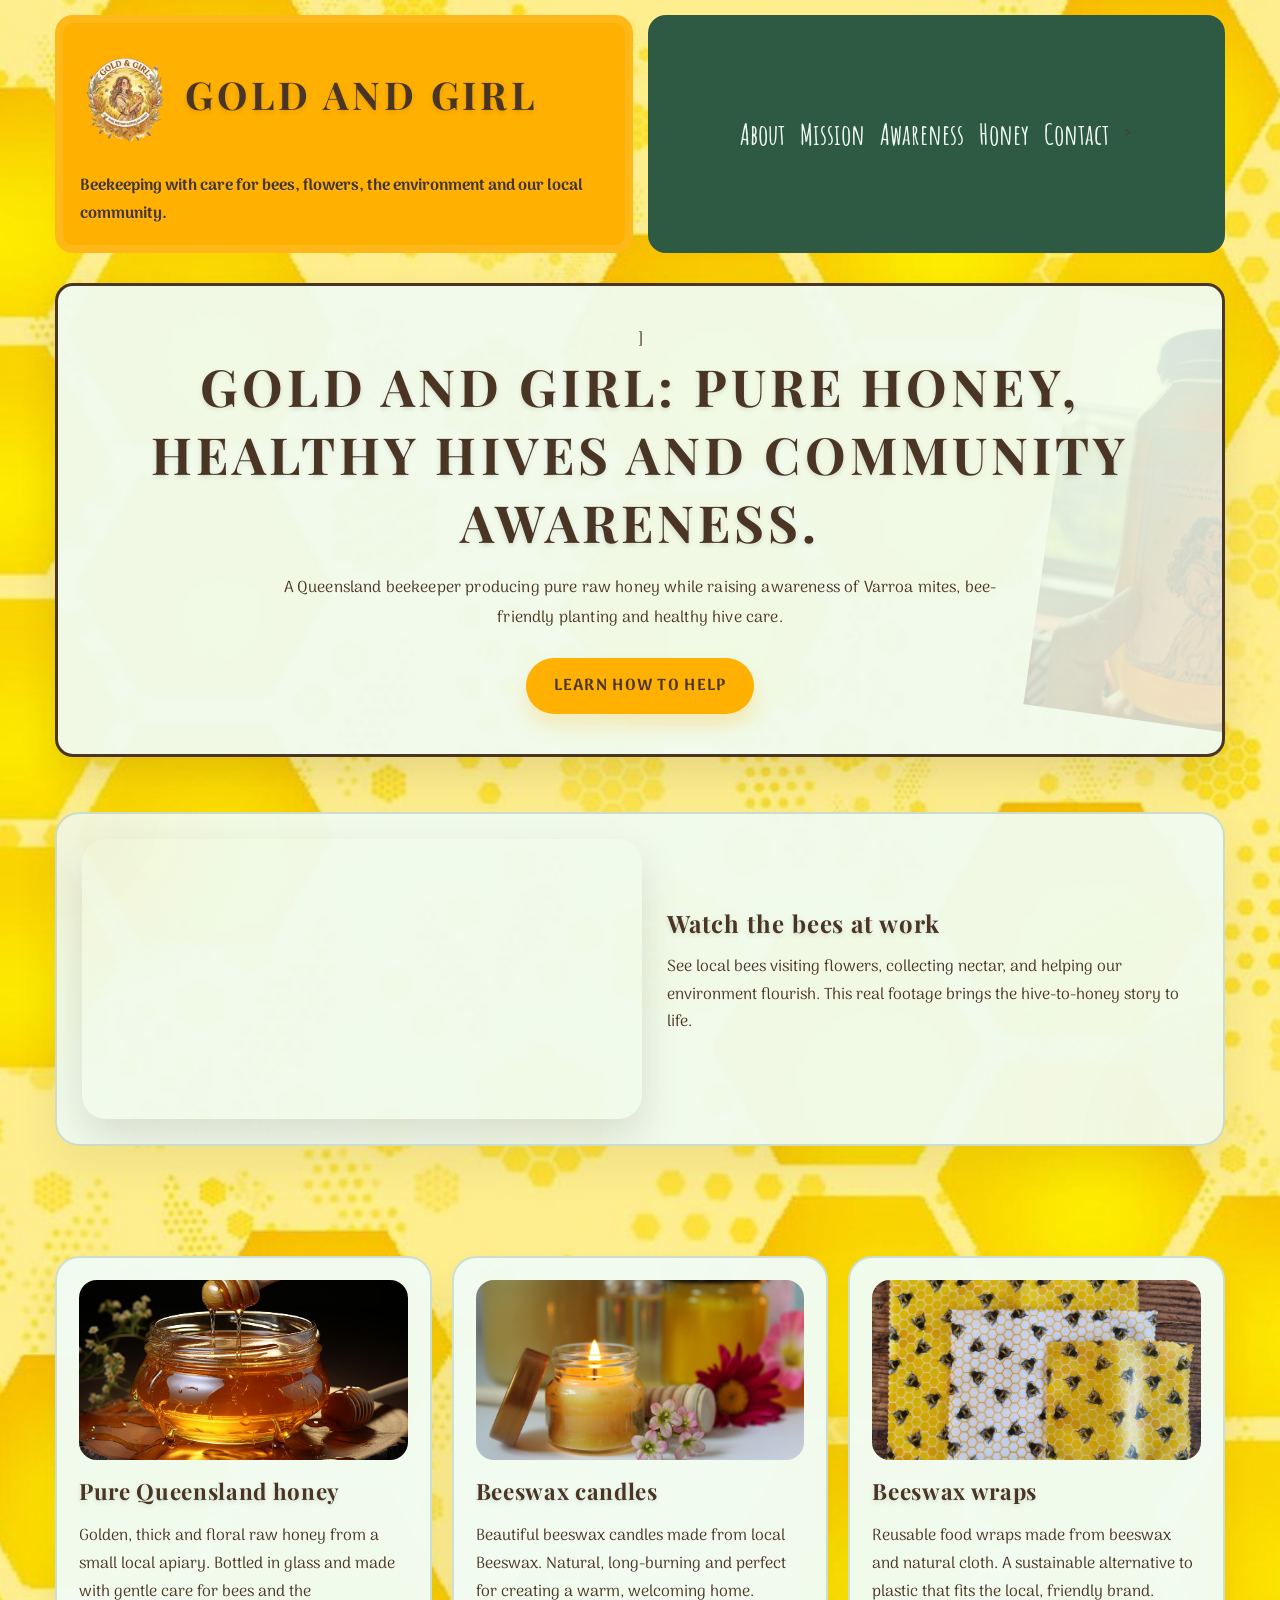
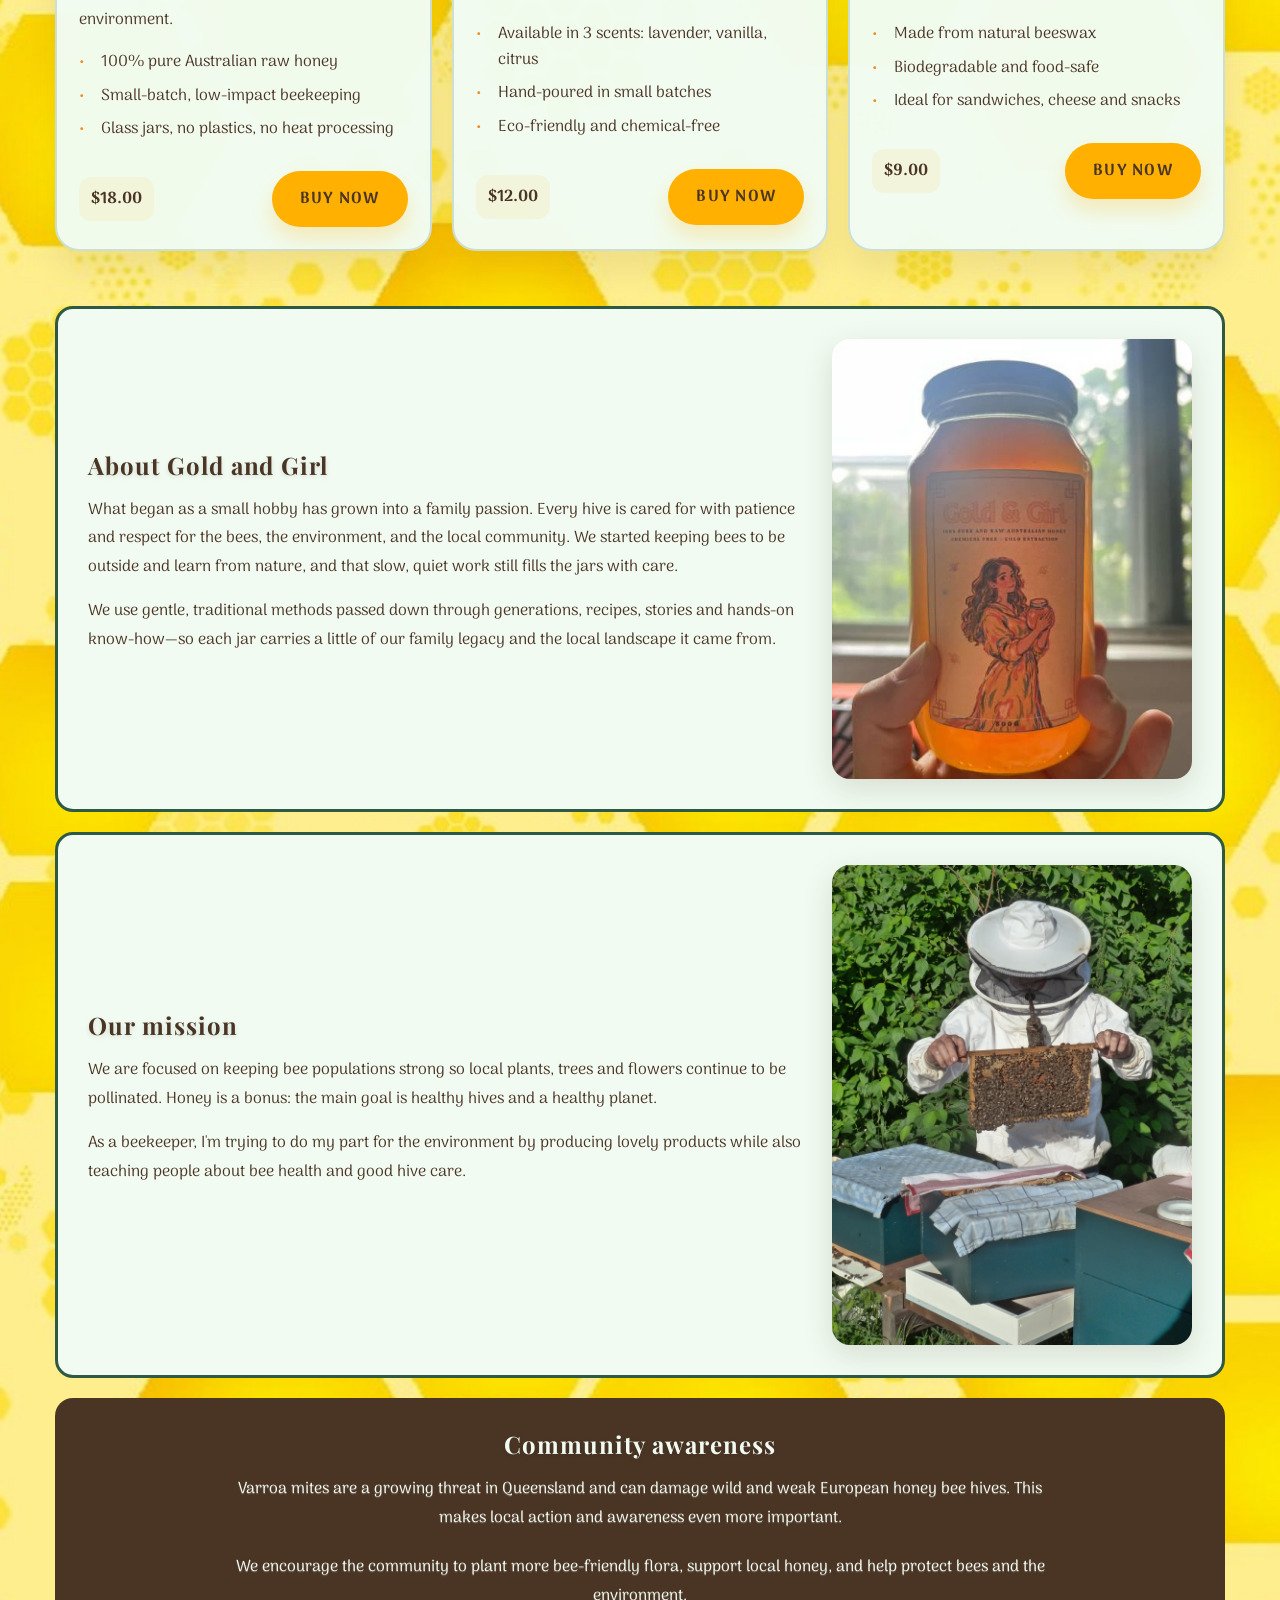
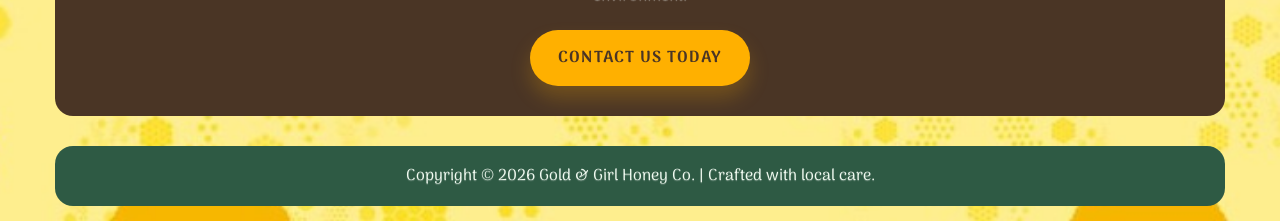
==== commit 4ba60c1b: "Refactor comments and clean up HTML/CSS documentation Remove verbose line-by-line comments from inde" ====
--- a/index.html
+++ b/index.html
@@ -1,121 +1,70 @@
-<!DOCTYPE html><!-- This is the very first line of the file. It tells the browser that the file is an HTML page. -->
-<html lang="en">
-<!-- The <html> tag wraps the whole webpage. lang="en" means the page is written in English. -->
+<!DOCTYPE html>
 <head>
-    <!-- The <head> section contains information about the page, not the visible content. -->
     <meta charset="UTF-8">
-    <!-- This line tells the browser what character set to use so letters and symbols appear correctly. -->
     <meta name="viewport" content="width=device-width, initial-scale=1.0">
-    <!-- This makes the page scale nicely on phones and tablets by setting the width correctly. -->
     <title>Gold and Girl</title>
-    <!-- The page title shows in the browser tab and in bookmarks. -->
     <link rel="stylesheet" href="style.css">
-    <!-- This line links the page to the CSS file that controls how the page looks. -->
 </head>
 <body>
-    <!-- The <body> section contains everything that the visitor sees on the page. -->
-
-    <!-- Header Section -->
-    <!-- This is the top section of the page with the logo, name, and navigation menu. -->
-    <header class="main-header">
-        <!-- The header container groups the top content together. -->
+    <header class="main-header"><!--logo, title section top left-->
         <div class="header-title">
-            <!-- This block holds the logo and the title text. -->
             <div class="logo-heading">
-                <!-- This block is the row with the logo image and the brand name. -->
                 <img src="images/GoldNGirlLOGO.png" alt="Gold and Girl logo" class="logo">
-                <!-- The logo image. src points to the file, alt provides text if the image cannot load. -->
                 <h1>Gold and Girl</h1>
-                <!-- The main heading of the page, shown large at the top. -->
             </div>
             <p>Beekeeping with care for bees, flowers, the environment and our local community.</p>
-            <!-- A short sentence that describes what the business is about. -->
         </div>
+        <!--navigation link top right-->
         <nav class="header-links">
-            <!-- The navigation menu lets visitors jump to sections of the page. -->
             <a href="#about">About</a>
-            <!-- This link goes to the About section. -->
             <a href="#mission">Mission</a>
-            <!-- This link goes to the Mission section. -->
             <a href="#awareness">Awareness</a>
-            <!-- This link goes to the Awareness section. -->
             <a href="#products">Honey</a>
-            <!-- This link goes to the products section at the bottom. -->
             <a href="contacts.html">Contact</a>
-            <!-- This link opens the new contact page with the enquiry form. -->
+            <!--all pages will have the same top UI-->>
         </nav>
     </header>
-
-    <!-- Hero Section -->
-    <!-- The hero section is a featured area near the top with a big message and a call-to-action. -->
+        <!--hero section-->
     <section class="hero-section">
         <div>
-            <!-- This wrapper keeps the hero text centered and styled together. -->
-            <h2>Gold and Girl: Pure Honey, Healthy Hives and Community Awareness.</h2>
-            <!-- A strong heading that tells visitors what the site is about. -->
+]            <h2>Gold and Girl: Pure Honey, Healthy Hives and Community Awareness.</h2>
             <p>A Queensland beekeeper producing pure raw honey while raising awareness of Varroa mites, bee-friendly planting and healthy hive care.</p>
-            <!-- A paragraph that expands on the business mission in a friendly way. -->
             <a class="btn" href="#awareness">Learn how to help</a>
-            <!-- A button styled link that takes the visitor to the awareness section. -->
         </div>
     </section>
-
-    <!-- Video Section -->
-    <!-- This section includes a short real video showing bees in action. -->
     <section class="bee-flight-section">
         <div class="bee-flight-card">
-            <!-- This card groups the video with its text. -->
             <video class="product-video" autoplay loop muted playsinline>
-                <!-- The video element shows a moving picture. autoplay starts it automatically, loop repeats it, muted silences it, and playsinline keeps it inside the page. -->
-                <source src="images/EuropeanBeesOnFLOWER.mp4" type="video/mp4">
-                <!-- This line tells the browser where the video file is and what type it is. -->
+                <source src="images/EuropeanBeesOnFLOWER.mp4" type="video/mp4"><!--this line and the previous line exactly explain what this is does-->>
             </video>
             <div class="bee-flight-text">
-                <!-- This sidebar holds the text that explains the video. -->
                 <h2>Watch the bees at work</h2>
-                <!-- A heading for the video section. -->
                 <p>See local bees visiting flowers, collecting nectar, and helping our environment flourish. This real footage brings the hive-to-honey story to life.</p>
-                <!-- A sentence explaining why visitors should watch the video. -->
             </div>
         </div>
     </section>
-
-    <!-- Product Showcase -->
-    <!-- This section shows the products available for sale. -->
+    <!--where the business actually sells stuff-->
     <section id="products" class="product-showcase">
         <div class="product-grid">
-            <!-- The grid arranges the product cards nicely side by side. -->
-            <article class="product-item">
-                <!-- Each product item is one card with an image, title, description, and buttons. -->
+            <article class="product-item"><!--honey-->
                 <img src="images/JarOfHoney.jpg" alt="Jar of pure Queensland honey" class="product-item-img">
-                <!-- The image of the product. -->
                 <h3>Pure Queensland honey</h3>
-                <!-- The product title. -->
                 <p>Golden, thick and floral raw honey from a small local apiary. Bottled in glass and made with gentle care for bees and the environment.</p>
-                <!-- A short product description. -->
                 <ul>
-                    <!-- A list of product benefits or features. -->
                     <li>100% pure Australian raw honey</li>
                     <li>Small-batch, low-impact beekeeping</li>
                     <li>Glass jars, no plastics, no heat processing</li>
                 </ul>
-                <!-- A small note reminding you to swap in a real image later. -->
                 <div class="product-action">
-                    <!-- The action row contains the price and the buy button. -->
                     <span class="price">$18.00</span>
-                    <!-- The displayed price of this product. -->
                     <a class="btn" href="#">Buy now</a>
-                    <!-- A Buy button that can be wired up later to actually buy something. -->
                 </div>
             </article>
 
-            <article class="product-item">
+            <article class="product-item"><!--candle-->
                 <img src="images/BeeswaxCandle.jpg" alt="Honey wax candles" class="product-item-img">
-                <!-- The image for the candles product. -->
                 <h3>Beeswax candles</h3>
-                <!-- The product title for the candles. -->
                 <p>Beautiful beeswax candles made from local Beeswax. Natural, long-burning and perfect for creating a warm, welcoming home.</p>
-                <!-- The product description for the candles. -->
                 <ul>
                     <li>Available in 3 scents: lavender, vanilla, citrus</li>
                     <li>Hand-poured in small batches</li>
@@ -127,13 +76,10 @@
                 </div>
             </article>
 
-            <article class="product-item">
+            <article class="product-item"><!--wax wraps-->
                 <img src="images/HoneyWaxWraps.jpg" alt="Honey wax wraps" class="product-item-img">
-                <!-- The image for the wraps product. -->
                 <h3>Beeswax wraps</h3>
-                <!-- The product title for the wraps. -->
                 <p>Reusable food wraps made from beeswax and natural cloth. A sustainable alternative to plastic that fits the local, friendly brand.</p>
-                <!-- The product description for wraps. -->
                 <ul>
                     <li>Made from natural beeswax</li>
                     <li>Biodegradable and food-safe</li>
@@ -148,66 +94,43 @@
         </div>
     </section>
 
-    <!-- Main Content Area -->
-    <!-- This area contains longer text sections that tell the story of the business. -->
-    <main>
+    <main><!--explains how the business came  to be-->
         <section id="about" class="content-about">
-            <!-- The About section explains the business background. -->
             <div class="about-text">
                 <h2>About Gold and Girl</h2>
-                <!-- The heading for the About section. -->
                 <p>What began as a small hobby has grown into a family passion. Every hive is cared for with patience and respect for the bees, the environment, and the local community. We started keeping bees to be outside and learn from nature, and that slow, quiet work still fills the jars with care.</p>
-                <!-- A paragraph explaining the story behind the business. -->
                 <p>We use gentle, traditional methods passed down through generations, recipes, stories and hands-on know-how—so each jar carries a little of our family legacy and the local landscape it came from.</p>
-                <!-- A second paragraph giving more detail about the family tradition. -->
             </div>
             <img src="images/GoldAndGirlHoneyPic.jpg" alt="Gold and Girl Honey Jar" class="product-img">
-            <!-- An image next to the About text for visual interest. -->
         </section>
 
         <section id="mission" class="content-about">
-            <!-- The Mission section shares the goals of the business. -->
-            <div class="about-text">
+            <div class="about-text"><!--explains why they are doing this-->
                 <h2>Our mission</h2>
                 <p>We are focused on keeping bee populations strong so local plants, trees and flowers continue to be pollinated. Honey is a bonus: the main goal is healthy hives and a healthy planet.</p>
-                <!-- A paragraph about the business mission. -->
                 <p>As a beekeeper, I'm trying to do my part for the environment by producing lovely products while also teaching people about bee health and good hive care.</p>
-                <!-- A second paragraph explaining the values behind the work. -->
             </div>
             <img src="images/BeekeeperMission.jpg" alt="Bee hive and honey jar" class="product-img">
-            <!-- A supporting image for the mission section. -->
         </section>
 
         <section id="awareness" class="content-cta">
-            <!-- The Awareness section encourages visitors to help bees. -->
-            <div>
+            <div><!--raising awareness part-->
                 <h2>Community awareness</h2>
                 <p>Varroa mites are a growing threat in Queensland and can damage wild and weak European honey bee hives. This makes local action and awareness even more important.</p>
-                <!-- A paragraph about an important bee health issue. -->
                 <p>We encourage the community to plant more bee-friendly flora, support local honey, and help protect bees and the environment.</p>
-                <!-- A paragraph asking people to take action. -->
                 <a class="btn" href="contacts.html">Contact us today</a>
-                <!-- A button linking to the new contact page for enquiries. -->
             </div>
         </section>
     </main>
+                <!--all info from about, mission and awareness from the interview-->
+    <footer class="main-footer">
+        <p>Copyright © 2026 Gold & Girl Honey Co. | Crafted with local care.</p>
+    </footer><!--footer-->
 
-    <footer class="main-footer">
-        <!-- The footer appears at the very bottom of the page. -->
-        <p>Copyright © 2026 Gold & Girl Honey Co. | Crafted with local care.</p>
-        <!-- This text shows the copyright notice. -->
-    </footer>
-
-    <script>
-        // The script below runs small interactive behavior on the page.
+    <script>//small scripts just checks when buton is pressed, will display 1 of those alerts saying purchased.
         document.querySelectorAll('.product-action .btn').forEach(function(btn) {
-            // Find every Buy button and attach the same action to each.
             btn.addEventListener('click', function(event) {
-                // When a button is clicked, run this code.
-                event.preventDefault();
-                // Stop the link from jumping or reloading the page.
                 alert('Bought! Thank you for supporting local bees.');
-                // Show a simple popup message to the visitor.
             });
         });
     </script>
--- a/style.css
+++ b/style.css
@@ -416,7 +416,11 @@
     flex-direction: column;/* Stack sections vertically. */
     gap: 20px;            /* Add space between main sections. */
 }
-
+.content-cta.contact.hero p {
+    max-width: 100%;      /* Gives the text more room to breathe horizontally */
+    margin: 10px auto;   /* Centers the text block inside the brown banner */
+    line-height: 1.5;    /* Makes the paragraph readable */
+}
 .content-about,
 .content-cta {
     padding: 30px;        /* Add padding inside these content sections. */
@@ -493,32 +497,115 @@
 .contact-page {
     display: flex;        /* Use flex layout to arrange contact form and info side by side. */
     flex-wrap: wrap;      /* Allow content to wrap on smaller screens. */
-    gap: 30px;            /* Add space between the two main sections. */
+    gap: 50px;            /* Add space between the two main sections. */
     padding: 30px;        /* Add padding inside the contact page section. */
     background-color: var(--mint-cream); /* Use a light background for the contact page. */
     border-radius: 18px;  /* Round the corners of the contact page section. */
     border: 3px solid var(--hunter-green); /* Add a green border around the contact page section. */
 }
 
+.socials-section {
+    background-color: rgba(245, 247, 242, 0.9);
+    border-radius: 16px;
+    padding: 30px;
+    margin: 40px auto;
+    max-width: 800px;
+    text-align: center;
+    box-shadow: 0 4px 15px rgba(0,0,0,0.5);
+}
+
+.socials-section h3 {
+    margin-top: 0;
+    margin-bottom: 25px;
+    color: #4a3319;
+    font-family: inherit;
+    
+}
+
 .contact-socials {
     display: flex;        /* Use flex layout for social links. */
-    gap: 20px;            /* Add space between social icons. */
+    gap: 30px;            /* Add space between social icons. */
     justify-content: center; /* Center the social links horizontally. */
-    margin-top: 20px;     /* Add space above the social links. */
+    margin: 20px 0;     /* Add space above the social links. */
+    gap: 40px;
+    align-items: center;
+    flex-wrap: wrap;
+}
+
+.social-link-item {
+    display: flex;
+    flex-direction: row;
+    align-items: center;
+    gap: 12px;
+    text-decoration: none;
+}
+
+.social-link-item img {
+    width: 55px;
+    height: 55px;
+    object-fit: contain;
+    transition: transform 0.2 ease;
+
+}
+
+.social-link-item span {
+    font-size: 14px;
+    font-weight: bold;
+    color: #2b1d0c;
+    font-family: sans-serif;
+}
+
+.social-link-item:hover img {
+    transform: scale(1.1);
+}
+
+.social-link-item:hover span{
+    text-decoration: underline;
+}
+
+.contact-form input,
+.contact-form select,
+.contact-form textarea {
+    width: 100%;
+    padding: 12px;
+    border: 1px solid #ccc;
+    border-radius: 8px;
+    font-family: inherit;
+    box-sizing: border-box;
+    background-color: #fff;
+}
+
+.contact-form textarea{
+    resize: vertical;
+    min-height: 120px;
+}
+
+
+
+.contact-socials img {
+    width: 45px;
+    height: 45px;
+    object-fit: contain;
+    transition: transform 0.2 ease;
+}
+
+.contact-socials a:hover img {
+    transform: scale(1.1);
 }
 
 .contact-hero{
-    background-color: var(--deep-walnut); /* Use a dark background for the contact hero section. */
-    color: var(--mint-cream);             /* Make text light on the dark background. */
-    text-align: center;                   /* Center the content inside. */
-    padding: 30px;                        /* Add padding inside the hero section. */
-    border-radius: 18px;                  /* Round the corners of the hero section. */
+    background-color: var(--deep-walnut);
+        color: var(--mint-cream);
+    text-align: center;
+    padding: 30px;
+    border-radius: 18px;
 }
 
 .contact-layout {
-    display: grid;        /* Use grid layout to arrange contact form and info side by side. */
-    grid-template-columns: minmax(250px, 320px) minmax(0, 1fr); /* Create two equal columns. */
-    gap: 20px;            /* Add space between the two main sections. */
+    display: grid;
+    align-items: stretch;   
+    grid-template-columns: minmax(250px, 320px) minmax(0, 1fr);
+        gap: 20px;
 }
 
 .contact-card {
@@ -526,10 +613,10 @@
     border: 2px solid rgba(46, 90, 68, 0.18);    /* Soft border around the card. */
     border-radius: 24px;                      /* Round the corners of the card. */
     box-shadow: 0 18px 45px rgba(74, 53, 37, 0.08); /* Light shadow for depth. */
-    padding: 25px;                            /* Add space inside the card. */
-    display: flex;                            /* Use flex layout to arrange content inside the card. */
-    flex-direction: column;                   /* Stack child elements vertically. */
-    gap: 16px;                                /* Add space between child elements. */
+    padding: 25px;
+    display: flex;
+    flex-direction: column;
+    gap: 16px;
 }
 
 .contact-details h3 {
